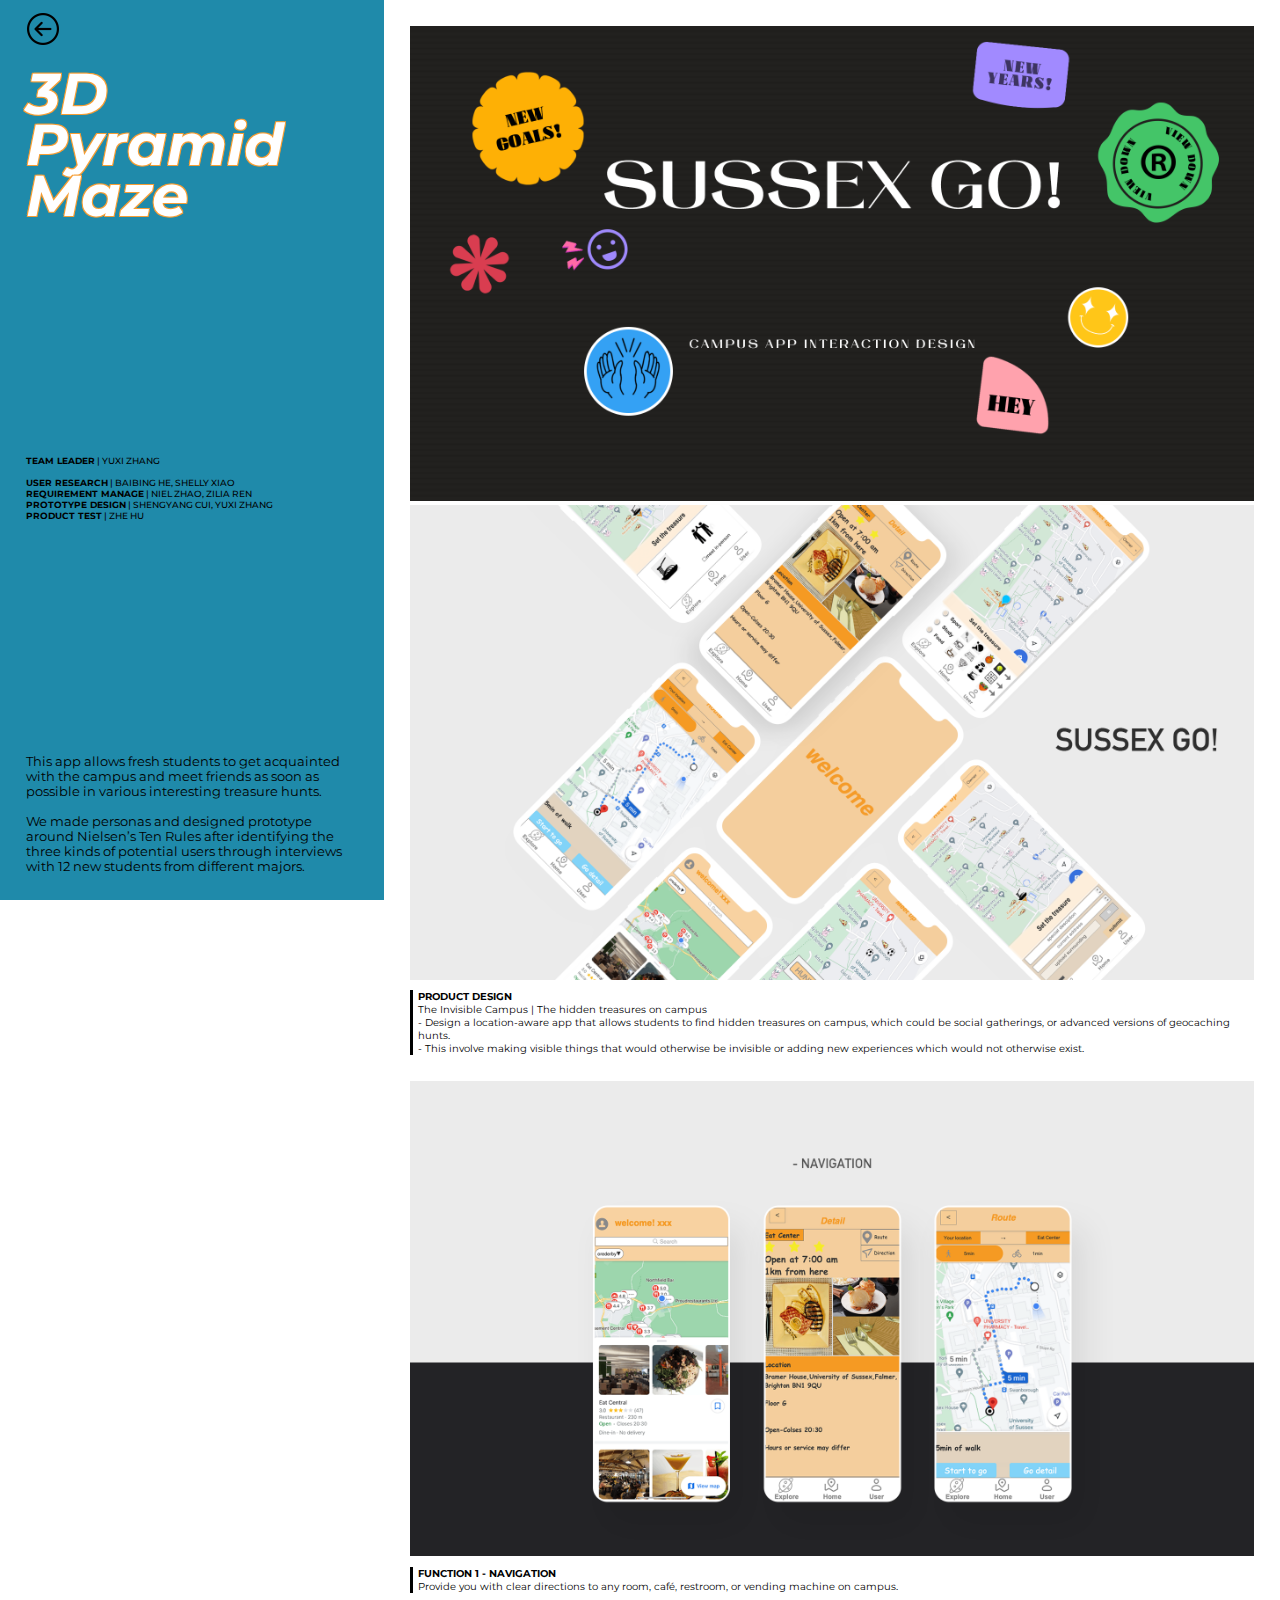
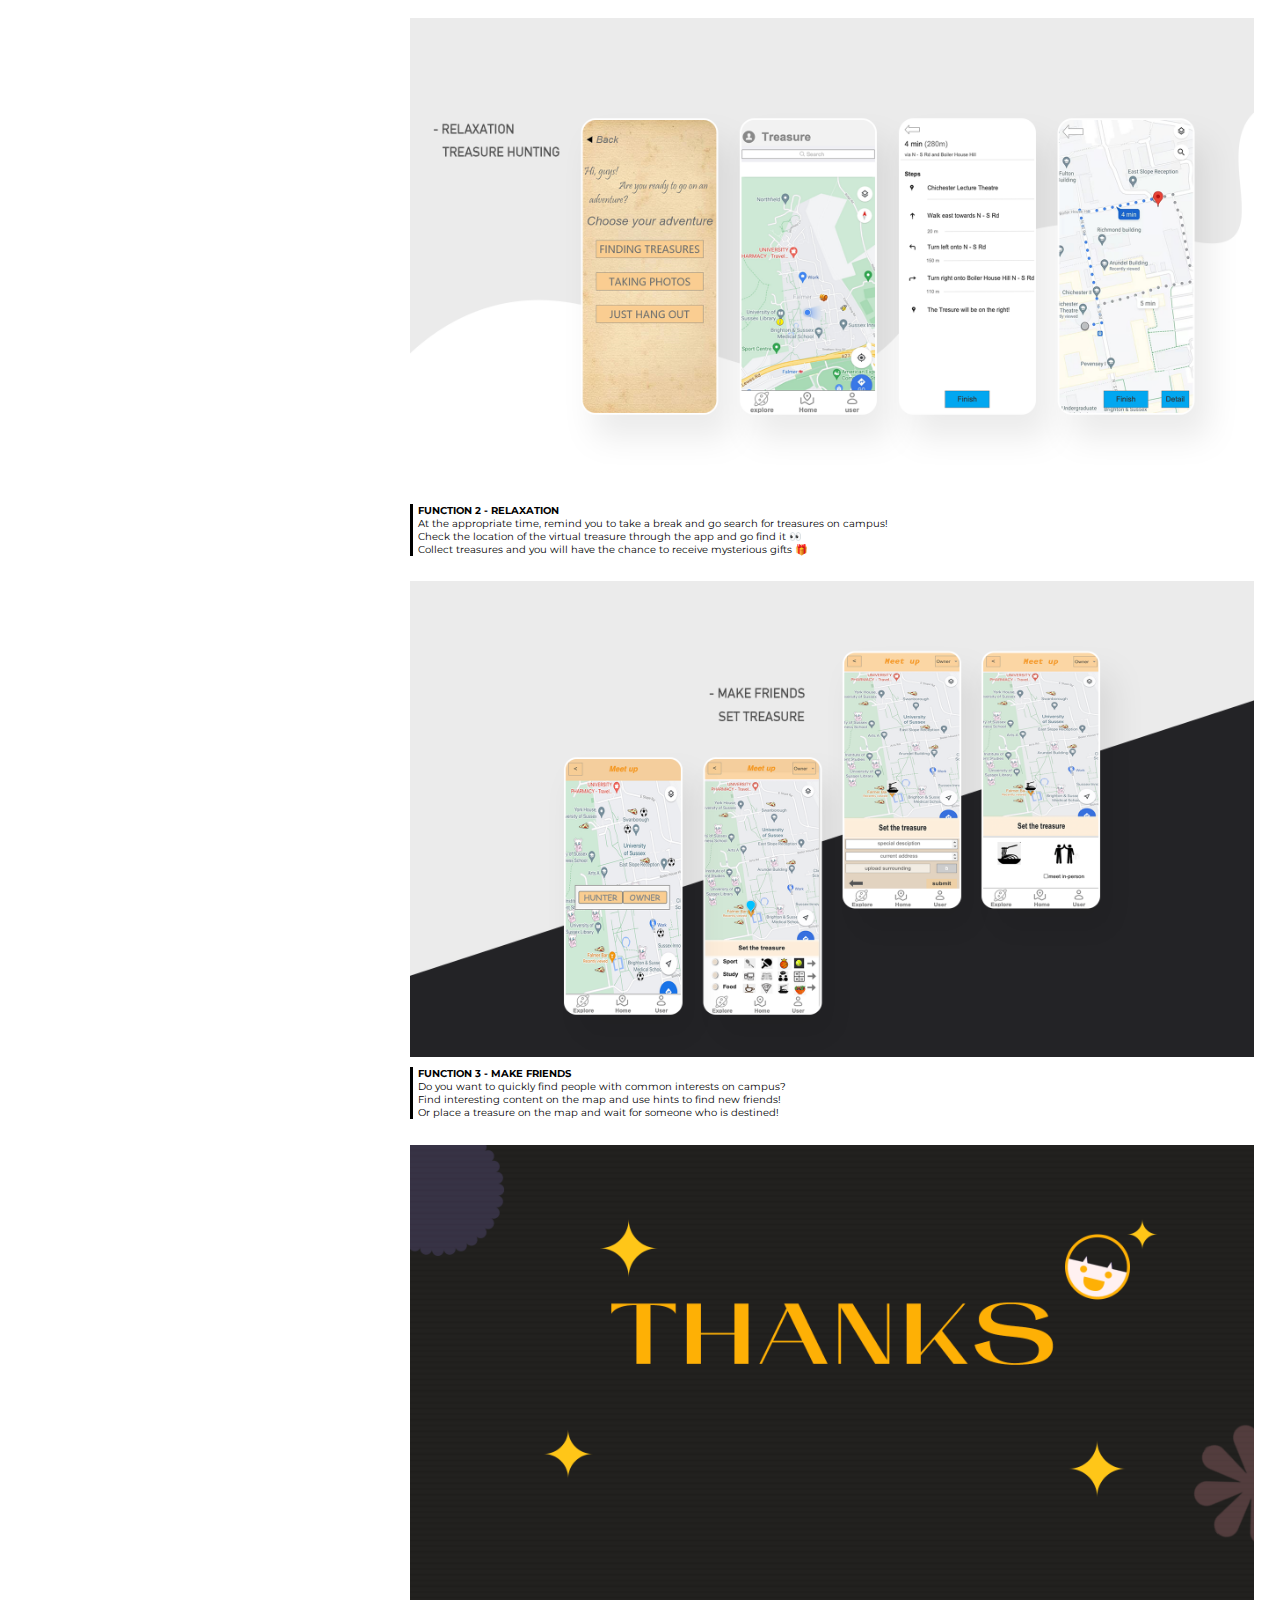
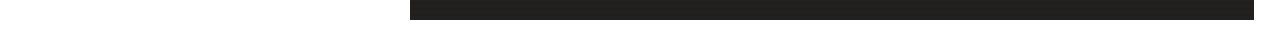
==== game1.html @ ef7e4e3d "1" ====
<!doctype html>
<html lang="en">
    <head>
        <meta charset="UTF-8">
        <meta http-equiv="X-UA-Compatible" content="IE=edge">
        <meta name="viewport" content="width=device-width,initial-scale=1">
        <title>3D Pyramid Maze</title>
        <link rel="preconnect" href="https://fonts.googleapis.com">
        <link rel="preconnect" href="https://fonts.gstatic.com" crossorigin>
        <link href="https://fonts.googleapis.com/css2?family=Montserrat:ital,wght@0,100;0,200;0,300;0,400;0,500;1,300;1,400;1,500;1,700&family=Poiret+One&display=swap" rel="stylesheet">
        <link rel="stylesheet" href="664d11f069eab128.css">
        <script defer="defer" src="interaction1.ef46db3751d8e999.js"></script>
        <link href="../src/css/game.css" rel="stylesheet">
    </head>
    <body>
        <div class="container">
            <div class="left">
                <div class="project-info">
                    <a href="index.html">
                        <button class="buttons" id="btn1"></button>
                    </a>
                    <div class="project">3D Pyramid Maze</div>
                    <!-- <div class="type">CAMPUS MOBILE APP</div> -->
                    <!-- <div class="others">CATEGORY ● APP &INTERACTIVE INSTALLATION</div> -->
                </div>
                <div class="productionMembers">
                    <strong>TEAM LEADER</strong>
                    | YUXI ZHANG<br/>
                    <br/>
                    <strong>USER RESEARCH</strong>
                    | BAIBING HE, SHELLY XIAO<br/>
                    <strong>REQUIREMENT MANAGE</strong>
                    | NIEL ZHAO, ZILIA REN<br/>
                    <strong>PROTOTYPE DESIGN</strong>
                    | SHENGYANG CUI, YUXI ZHANG<br/>
                    <strong>PRODUCT TEST</strong>
                    | ZHE HU
                </div>
                <div class="introduction">
                    This app allows fresh students to get acquainted with the campus and meet friends as soon as possible in various interesting treasure hunts.<br/>
                    <br/>
                    We made personas and designed prototype around Nielsen’s Ten Rules after identifying the three kinds of potential users through interviews with 12 new students from different majors.
                </div>
            </div>
            <div class="right">
                <div class="img">
                    <img src="../assets/images/uxdesign/sussex_cover.png" style="width:100%" alt="Not available">
                </div>
                <div class="img">
                    <img src="../assets/images/uxdesign/sussex_intro.png" style="width:100%" alt="Not available">
                </div>
                <div class="comment">
                    <strong>PRODUCT DESIGN</strong>
                    <br/>The Invisible Campus | The hidden treasures on campus
                    <br/>- Design a location-aware app that allows students to find hidden treasures on campus, which could be social gatherings, or advanced versions of geocaching hunts.
                    <br/>- This involve making visible things that would otherwise be invisible or adding new experiences which would not otherwise exist.</div>
                <div class="img">
                    <img src="../assets/images/uxdesign/sussex_navigation.png" style="width:100%" alt="Not available">
                </div>
                <div class="comment">
                    <strong>FUNCTION 1 - NAVIGATION</strong>
                    <br/>Provide you with clear directions to any room, café, restroom, or vending machine on campus.
                </div>
                <div class="img">
                    <img src="../assets/images/uxdesign/sussex_relaxation.png" style="width:100%" alt="Not available">
                </div>
                <div class="comment">
                    <strong>FUNCTION 2 - RELAXATION</strong>
                    <br/>At the appropriate time, remind you to take a break and go search for treasures on campus! 
                    <br/>Check the location of the virtual treasure through the app and go find it 👀
                    <br/>Collect treasures and you will have the chance to receive mysterious gifts 🎁
                </div>
                <div class="img">
                    <img src="../assets/images/uxdesign/sussex_treasure.png" style="width:100%" alt="Not available">
                </div>
                <div class="comment">
                    <strong>FUNCTION 3 - MAKE FRIENDS</strong>
                    <br/>Do you want to quickly find people with common interests on campus?
                    <br/>Find interesting content on the map and use hints to find new friends!
                    <br/>Or place a treasure on the map and wait for someone who is destined!
                </div>
                <div class="img">
                    <img src="../assets/images/uxdesign/sussex_end.png" style="width:100%" alt="Not available">
                </div>
                <br/>
            </div>
        </div>
    </body>
</html>
---- src/css/game.css ----
*
{
    margin: 0;
    padding: 0;
    font-family: 'Montserrat', sans-serif;
    cursor: url(assets/images/03705e2ebc4d997e.svg), auto;
    
}

body
{
    overflow-x: hidden;
    background-color: #fff;

}

.left 
{
    float: left;
    width: 30%;
    height: 100%;
    position: fixed;
    display: flex;
    flex-direction: column;
    justify-content: space-between;
    background-color: #1f8aaa;
}

.right 
{
    float: right;
    width: 70%;    
    padding-top: 2vw;
    box-sizing: border-box;
    padding-left: 2vw;
    padding-right: 2vw;
}


.buttons
 {
    cursor: pointer;
    border: none;
    margin-top: 1vw;
    margin-left: 2.1vw;
    height: 2.5vw;
    width: 2.5vw;
    background-color: rgba(255, 255, 255, 0);
    background-image: url(back.png);
    background-size: cover;
    background-position: center;
}

.buttons:hover {
    font-weight: 500;
}






.project {

    width: 85%;
    font-size: 4.5vw;
    font-weight: 700;
    font-style: italic;
    color:#fff;
    margin-left: 2vw;
    margin-top: 1.5vw;
    line-height: 4vw;
    text-shadow: -1px -1px 0 #f69e35, 1px -1px 0 #f69e35, -1px 1px 0 #f69e35, 1px 1px 0 #f69e35;    

}

.project:hover{
    color: white;
    text-shadow: -2px -2px 0 #f69e35, 2px -2px 0 #f69e35;    
}

.type {
    width: fit-content;
    font-size: 1vw;
    font-weight: 700;
    background-color: #f69e35;
    color: #fff;
    margin-top: 1vw;
    margin-left: 2vw;

}

.others {

    font-size: 0.8vw;
    font-weight: 500;
    width: 85%;
    margin-left: 2vw;




}


.productionMembers {

    font-size: 0.7vw;
    font-weight: 500;
    width: 85%;
    margin-left: 2vw;


}


.introduction {

    width: 85%;
    bottom: 2vw;
    font-size: 1vw;
    margin-bottom: 2vw;
    margin-left: 2vw;
}




.comment {
    margin-top: 0.5vw;
    margin-bottom: 2vw;
    padding-left: 5px;
    border-left: 3px solid black;
    font-size: 0.8vw;
}




a {
    text-decoration: none;
    color:white;

}


iframe {
    width: 100%;
    height: 70vh;
}

/*# sourceMappingURL=interaction1.css.map*/
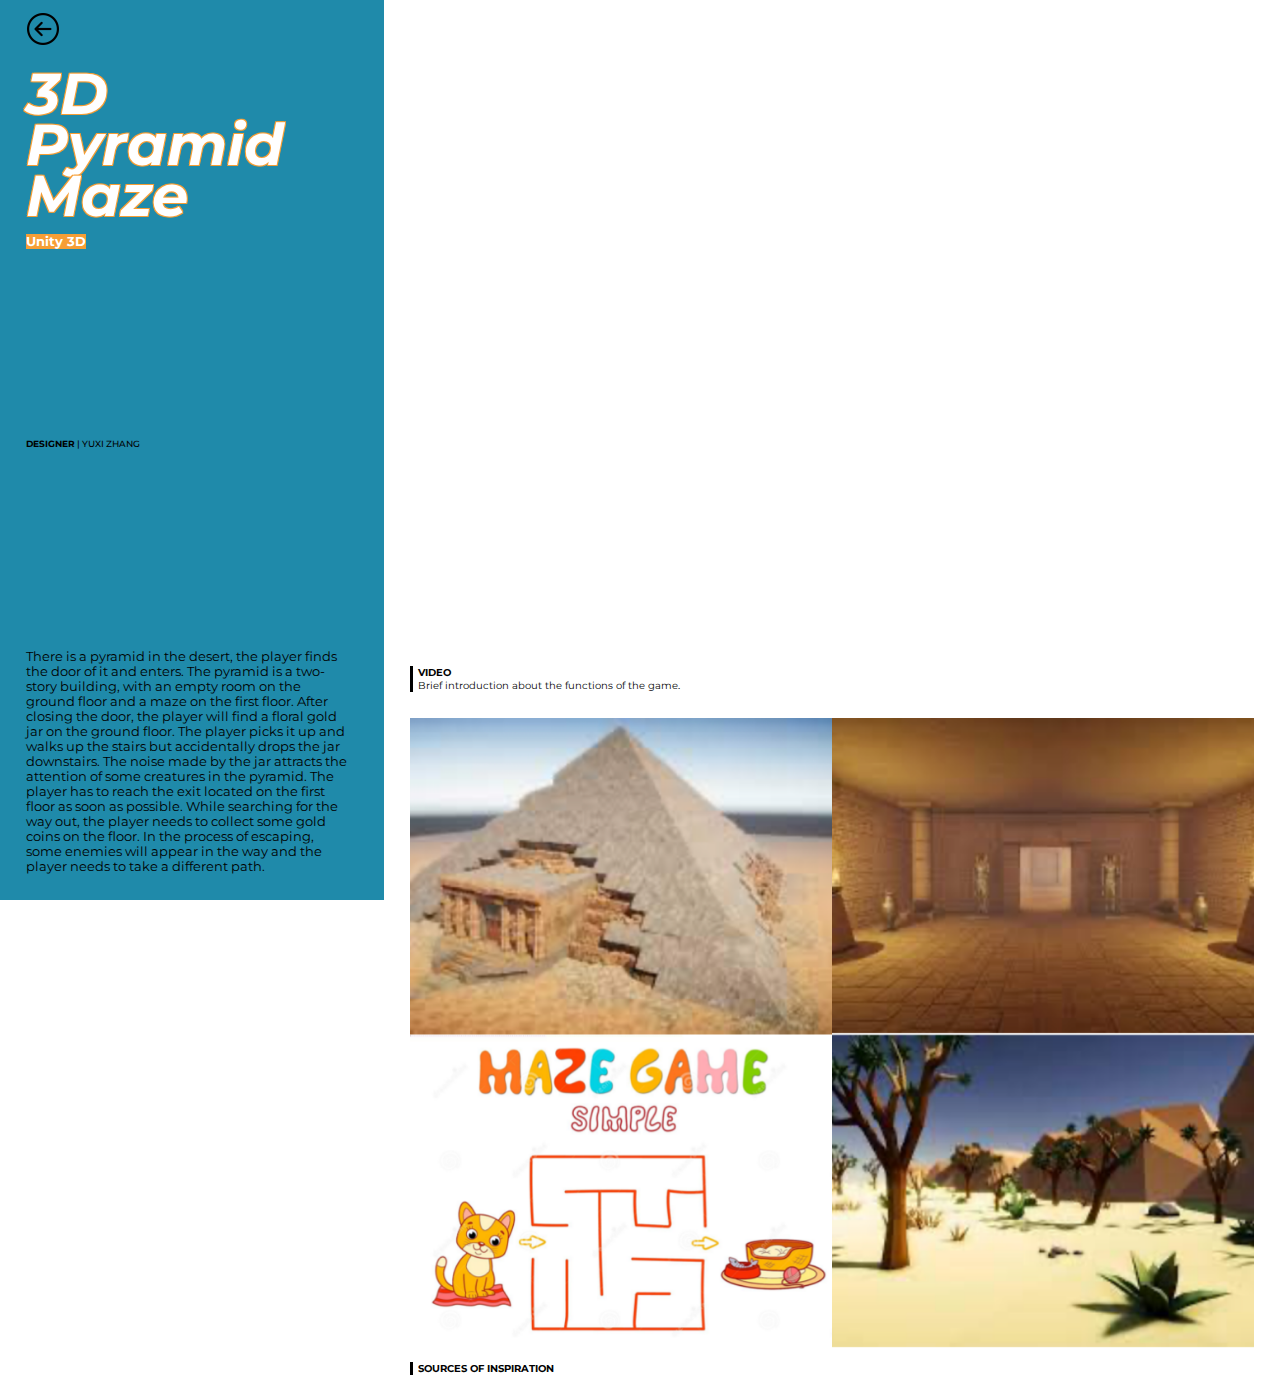
==== commit 91db03bf: "24.3.26" ====
--- a/game1.html
+++ b/game1.html
@@ -20,70 +20,33 @@
                         <button class="buttons" id="btn1"></button>
                     </a>
                     <div class="project">3D Pyramid Maze</div>
-                    <!-- <div class="type">CAMPUS MOBILE APP</div> -->
+                    <div class="type">Unity 3D</div>
                     <!-- <div class="others">CATEGORY ● APP &INTERACTIVE INSTALLATION</div> -->
                 </div>
                 <div class="productionMembers">
-                    <strong>TEAM LEADER</strong>
+                    <strong>DESIGNER</strong>
                     | YUXI ZHANG<br/>
                     <br/>
-                    <strong>USER RESEARCH</strong>
-                    | BAIBING HE, SHELLY XIAO<br/>
-                    <strong>REQUIREMENT MANAGE</strong>
-                    | NIEL ZHAO, ZILIA REN<br/>
-                    <strong>PROTOTYPE DESIGN</strong>
-                    | SHENGYANG CUI, YUXI ZHANG<br/>
-                    <strong>PRODUCT TEST</strong>
-                    | ZHE HU
                 </div>
                 <div class="introduction">
-                    This app allows fresh students to get acquainted with the campus and meet friends as soon as possible in various interesting treasure hunts.<br/>
-                    <br/>
-                    We made personas and designed prototype around Nielsen’s Ten Rules after identifying the three kinds of potential users through interviews with 12 new students from different majors.
+                    There is a pyramid in the desert, the player finds the door of it and enters. The pyramid is a two-story building, with an empty room on the ground floor and a maze on the first floor. After closing the door, the player will find a floral gold jar on the ground floor. The player picks it up and walks up the stairs but accidentally drops the jar downstairs. The noise made by the jar attracts the attention of some creatures in the pyramid. The player has to reach the exit located on the first floor as soon as possible. While searching for the way out, the player needs to collect some gold coins on the floor.  In the process of escaping, some enemies will appear in the way and the player needs to take a different path.
                 </div>
             </div>
             <div class="right">
                 <div class="img">
-                    <img src="../assets/images/uxdesign/sussex_cover.png" style="width:100%" alt="Not available">
+                    <iframe width="560" height="315" src="https://www.youtube.com/embed/dj9097xeA5Q?si=N9SBoDzfeFxPoG-f" title="YouTube video player" frameborder="0" allow="accelerometer; autoplay; clipboard-write; encrypted-media; gyroscope; picture-in-picture; web-share" referrerpolicy="strict-origin-when-cross-origin" allowfullscreen></iframe>
+                </div>
+                <div class="comment">
+                    <strong>VIDEO</strong>
+                    <br/>Brief introduction about the functions of the game.
                 </div>
                 <div class="img">
-                    <img src="../assets/images/uxdesign/sussex_intro.png" style="width:100%" alt="Not available">
+                    <img src="assets/images/game/inspiration.PNG" style="width:100%" alt="Not available">
                 </div>
                 <div class="comment">
-                    <strong>PRODUCT DESIGN</strong>
-                    <br/>The Invisible Campus | The hidden treasures on campus
-                    <br/>- Design a location-aware app that allows students to find hidden treasures on campus, which could be social gatherings, or advanced versions of geocaching hunts.
-                    <br/>- This involve making visible things that would otherwise be invisible or adding new experiences which would not otherwise exist.</div>
-                <div class="img">
-                    <img src="../assets/images/uxdesign/sussex_navigation.png" style="width:100%" alt="Not available">
+                    <strong>SOURCES OF INSPIRATION</strong>
+                    <br/>
                 </div>
-                <div class="comment">
-                    <strong>FUNCTION 1 - NAVIGATION</strong>
-                    <br/>Provide you with clear directions to any room, café, restroom, or vending machine on campus.
-                </div>
-                <div class="img">
-                    <img src="../assets/images/uxdesign/sussex_relaxation.png" style="width:100%" alt="Not available">
-                </div>
-                <div class="comment">
-                    <strong>FUNCTION 2 - RELAXATION</strong>
-                    <br/>At the appropriate time, remind you to take a break and go search for treasures on campus! 
-                    <br/>Check the location of the virtual treasure through the app and go find it 👀
-                    <br/>Collect treasures and you will have the chance to receive mysterious gifts 🎁
-                </div>
-                <div class="img">
-                    <img src="../assets/images/uxdesign/sussex_treasure.png" style="width:100%" alt="Not available">
-                </div>
-                <div class="comment">
-                    <strong>FUNCTION 3 - MAKE FRIENDS</strong>
-                    <br/>Do you want to quickly find people with common interests on campus?
-                    <br/>Find interesting content on the map and use hints to find new friends!
-                    <br/>Or place a treasure on the map and wait for someone who is destined!
-                </div>
-                <div class="img">
-                    <img src="../assets/images/uxdesign/sussex_end.png" style="width:100%" alt="Not available">
-                </div>
-                <br/>
-            </div>
         </div>
     </body>
 </html>
